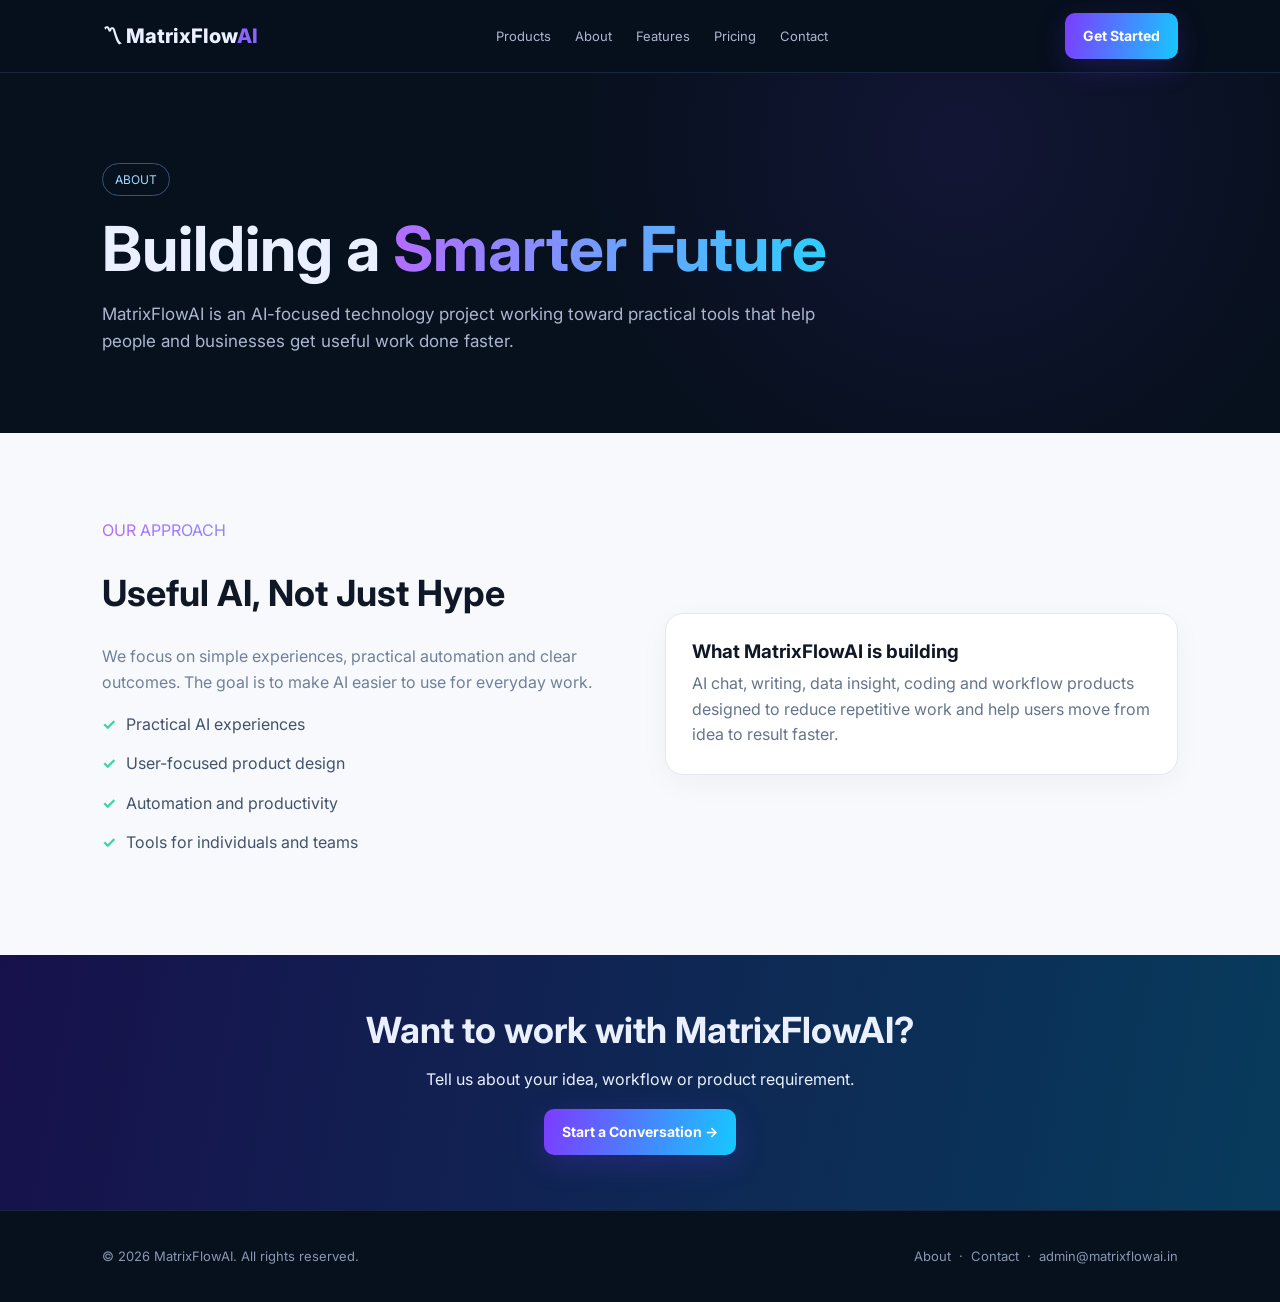
==== about.html @ 279e4d4e "Add files via upload" ====
<!doctype html>
<html lang="en">
<head>
<meta charset="utf-8">
<meta name="viewport" content="width=device-width,initial-scale=1">
<title>About — MatrixFlowAI</title>
<meta name="description" content="Learn about MatrixFlowAI and its practical AI product vision.">
<link rel="preconnect" href="https://fonts.googleapis.com">
<link rel="preconnect" href="https://fonts.gstatic.com" crossorigin>
<link href="https://fonts.googleapis.com/css2?family=Inter:wght@400;500;600;700;800&display=swap" rel="stylesheet">
<link rel="stylesheet" href="styles.css">
</head>
<body>
<header><div class="wrap"><nav>
<a class="brand" href="index.html">〽 MatrixFlow<span>AI</span></a>
<div class="links desktop-links">
<a href="products.html">Products</a>
<a href="about.html">About</a>
<a href="features.html">Features</a>
<a href="pricing.html">Pricing</a>
<a href="contact.html">Contact</a>
</div>
<a class="btn header-cta" href="contact.html">Get Started</a>
<button class="mobile-toggle" onclick="toggleMenu()" aria-label="Open menu">☰</button>
</nav></div>
<div id="mobileMenu" class="mobile-menu">
<a href="products.html">Products</a>
<a href="about.html">About</a>
<a href="features.html">Features</a>
<a href="pricing.html">Pricing</a>
<a href="contact.html">Contact</a>
</div></header>

<main>
<section class="page-hero"><div class="wrap"><span class="eyebrow">ABOUT</span><h1>Building a <span class="grad">Smarter Future</span></h1><p>MatrixFlowAI is an AI-focused technology project working toward practical tools that help people and businesses get useful work done faster.</p></div></section>
<section class="light"><div class="wrap about">
<div><div class="grad">OUR APPROACH</div><h2>Useful AI, Not Just Hype</h2><p class="muted">We focus on simple experiences, practical automation and clear outcomes. The goal is to make AI easier to use for everyday work.</p>
<div class="check"><b>✓</b> Practical AI experiences</div>
<div class="check"><b>✓</b> User-focused product design</div>
<div class="check"><b>✓</b> Automation and productivity</div>
<div class="check"><b>✓</b> Tools for individuals and teams</div>
</div>
<div class="card"><h3>What MatrixFlowAI is building</h3><p>AI chat, writing, data insight, coding and workflow products designed to reduce repetitive work and help users move from idea to result faster.</p></div>
</div></section>
<section class="cta"><div class="wrap"><h2>Want to work with MatrixFlowAI?</h2><p>Tell us about your idea, workflow or product requirement.</p><a class="btn" href="contact.html">Start a Conversation →</a></div></section>
</main>

<footer><div class="wrap foot">
<div>© 2026 MatrixFlowAI. All rights reserved.</div>
<div><a href="about.html">About</a> &nbsp;·&nbsp; <a href="contact.html">Contact</a> &nbsp;·&nbsp; <a href="mailto:admin@matrixflowai.in">admin@matrixflowai.in</a></div>
</div></footer>
<script src="script.js"></script>
</body>
</html>
---- styles.css ----
*{box-sizing:border-box}
html{scroll-behavior:smooth}
body{margin:0;font-family:Inter,system-ui,-apple-system,BlinkMacSystemFont,"Segoe UI",sans-serif;color:#eaf0ff;background:#07101d;line-height:1.6}
a{text-decoration:none;color:inherit}
.wrap{max-width:1120px;margin:auto;padding:0 22px}
header{position:sticky;top:0;z-index:50;background:rgba(7,16,29,.9);backdrop-filter:blur(16px);border-bottom:1px solid #18263d}
nav{min-height:72px;display:flex;align-items:center;justify-content:space-between;gap:18px}
.brand{font-size:20px;font-weight:800;white-space:nowrap}
.brand span{color:#8c63ff}
.links{display:flex;gap:24px;font-size:13px;color:#aab7cf;align-items:center}
.links a:hover,.links a.active{color:#fff}
.btn{display:inline-flex;align-items:center;justify-content:center;padding:12px 18px;border-radius:10px;font-weight:700;font-size:14px;background:linear-gradient(100deg,#7c3cff,#16c8ff);color:#fff;box-shadow:0 8px 30px #713bff35;border:0;cursor:pointer}
.ghost{display:inline-flex;align-items:center;justify-content:center;padding:11px 17px;border:1px solid #31517b;border-radius:10px;font-weight:700;font-size:14px}
.hero{min-height:650px;display:grid;grid-template-columns:1.05fr .95fr;align-items:center;gap:35px;padding:75px 0;background:radial-gradient(circle at 80% 35%,#4730a52e,transparent 38%),radial-gradient(circle at 10% 80%,#00b7ff16,transparent 35%)}
.eyebrow{display:inline-block;border:1px solid #38547b;border-radius:999px;padding:6px 12px;color:#9fdcff;font-size:12px}
h1{font-size:clamp(42px,6vw,68px);line-height:1.05;margin:20px 0}
h2{font-size:36px;line-height:1.15}
h3{line-height:1.3}
.grad{background:linear-gradient(90deg,#b36cff,#2dcfff);-webkit-background-clip:text;background-clip:text;color:transparent}
.hero p{color:#aab7cf;max-width:600px;font-size:17px}
.actions{display:flex;gap:12px;flex-wrap:wrap;margin:28px 0}
.hero-art{border:1px solid #223653;border-radius:28px;overflow:hidden;box-shadow:0 30px 80px #0008}
.hero-art img{width:100%;display:block}
section{padding:85px 0}
.light{background:#f7f9fd;color:#101828}
.section-title{text-align:center;max-width:760px;margin:0 auto 45px}
.section-title h1,.section-title h2{margin:10px 0}
.muted{color:#71809a}
.grid{display:grid;grid-template-columns:repeat(3,1fr);gap:18px}
.card{padding:26px;border:1px solid #223653;border-radius:18px;background:#0c1727}
.light .card{background:#fff;border-color:#e3e8f0;box-shadow:0 8px 30px #16213a0a}
.icon{width:42px;height:42px;display:grid;place-items:center;border-radius:12px;background:#172a49;margin-bottom:15px;font-size:20px}
.card h3{margin:0 0 7px}
.card p{color:#8f9db4;margin:0}
.light .card p{color:#66758c}
.product{min-height:220px;display:flex;flex-direction:column}
.product .product-action{margin-top:auto;padding-top:18px;color:#42cfff;font-weight:700;font-size:13px}
.about{display:grid;grid-template-columns:1fr 1fr;gap:50px;align-items:center}
.check{display:flex;gap:10px;margin:14px 0;color:#b9c5d9}
.light .check{color:#43536b}
.check b{color:#35d6a0}
.panel{border:1px solid #263d5c;border-radius:20px;padding:22px;background:#0b1627;box-shadow:0 25px 70px #0006}
.panel-top{height:13px;width:70%;border-radius:99px;background:#243a5b;margin-bottom:22px}
.fake-line{height:10px;background:#182a43;border-radius:99px;margin:12px 0}
.fake-box{height:105px;border:1px solid #243d60;border-radius:14px;margin-top:20px;background:linear-gradient(135deg,#0d1d33,#101a31)}
.cta{padding:55px 0;background:linear-gradient(100deg,#17114b,#073b5c);text-align:center}
.cta h2{font-size:36px;margin:0 0 10px}
.page-hero{padding:90px 0 60px;background:radial-gradient(circle at 75% 20%,#4730a52e,transparent 38%)}
.page-hero h1{font-size:clamp(40px,6vw,62px)}
.page-hero p{max-width:760px;color:#aab7cf;font-size:17px}
.two-col{display:grid;grid-template-columns:1fr 1fr;gap:24px}
.price-card{padding:30px;border:1px solid #223653;border-radius:18px;background:#0c1727}
.price{font-size:38px;font-weight:800;margin:10px 0}
.contact-box{max-width:760px;margin:auto;border:1px solid #223653;border-radius:18px;background:#0c1727;padding:30px}
.contact-row{display:grid;grid-template-columns:1fr 1fr;gap:16px}
label{display:block;font-size:13px;margin-bottom:7px;color:#aab7cf}
input,textarea{width:100%;padding:13px 14px;border-radius:10px;border:1px solid #29415f;background:#081321;color:#fff;font:inherit;outline:none}
textarea{min-height:150px;resize:vertical}
.form-group{margin-bottom:16px}
.notice{font-size:13px;color:#94a3b8;margin-top:14px}
footer{border-top:1px solid #18263d;padding:35px 0;color:#8998b0;font-size:13px}
.foot{display:flex;justify-content:space-between;gap:20px;flex-wrap:wrap}
.mobile-toggle{display:none;background:none;border:1px solid #2b3d56;border-radius:9px;color:#fff;padding:8px 10px;font-size:18px}
.mobile-menu{display:none}
@media(max-width:800px){
  .desktop-links{display:none}
  .mobile-toggle{display:block}
  .hero,.about,.two-col{grid-template-columns:1fr}
  .hero{padding:50px 0;min-height:auto}
  .grid{grid-template-columns:1fr}
  .hero-art{order:-1}
  h1{font-size:44px}
  h2{font-size:30px}
  .header-cta{display:none}
  .mobile-menu.open{display:flex;flex-direction:column;padding:8px 22px 18px;gap:12px;color:#c8d4e7;border-top:1px solid #18263d}
  .contact-row{grid-template-columns:1fr}
}
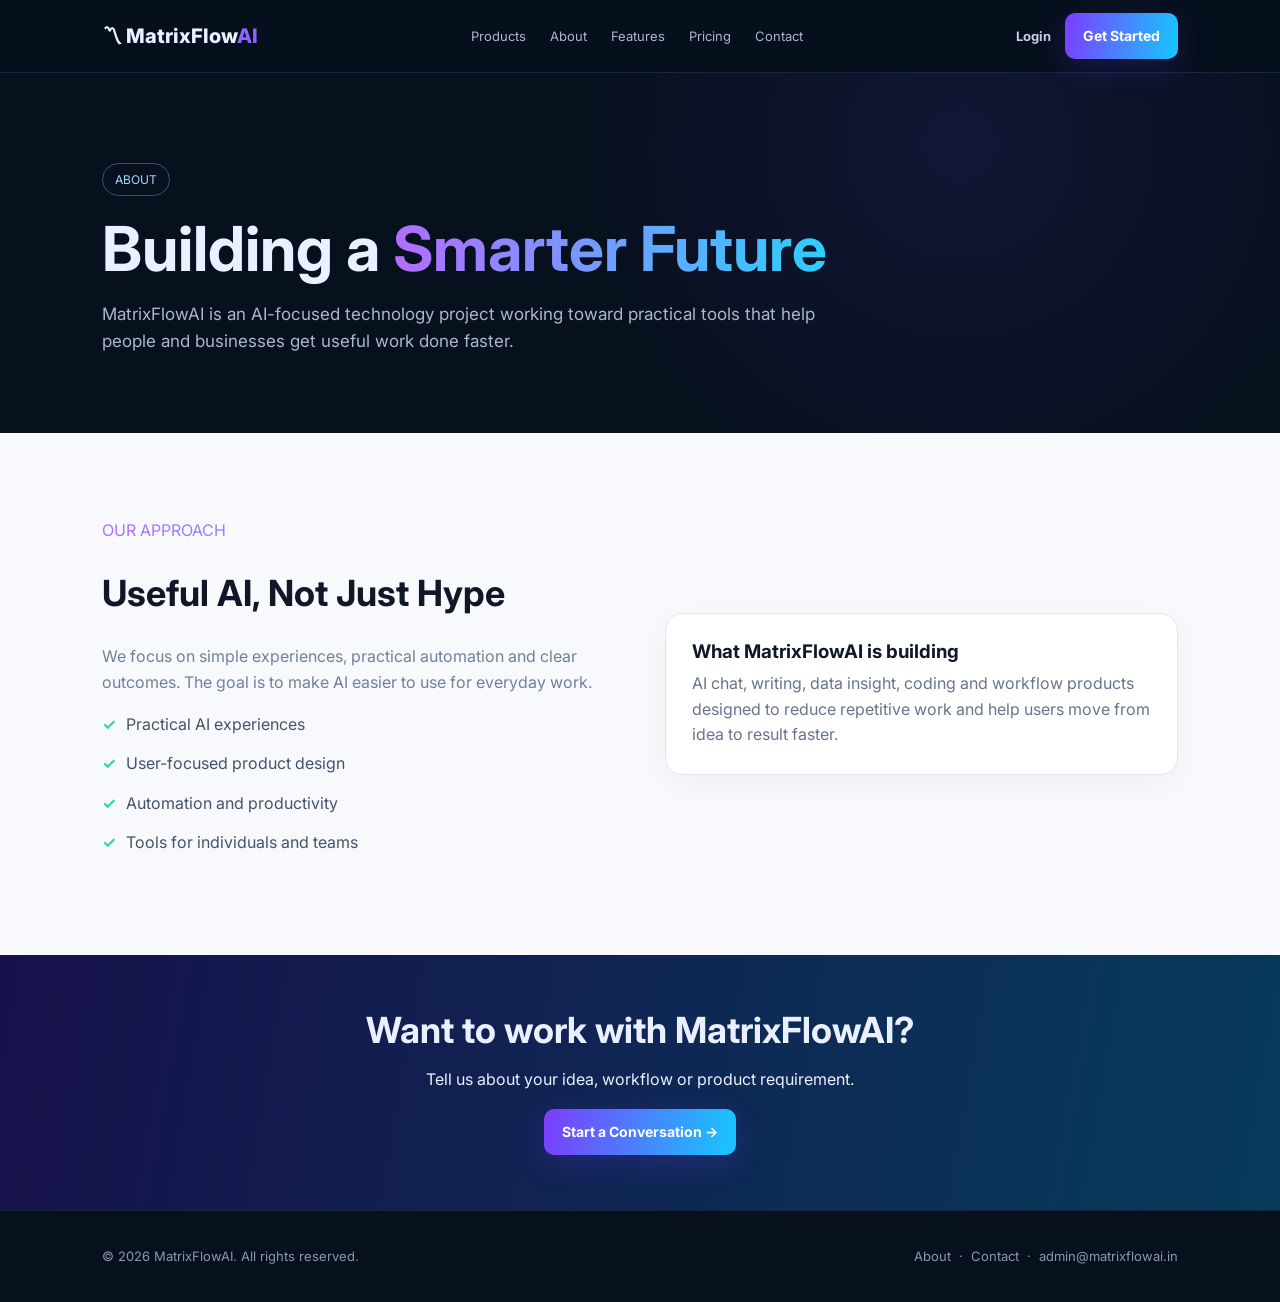
==== commit 59346eba: "Add files via upload" ====
--- a/about.html
+++ b/about.html
@@ -20,7 +20,7 @@
 <a href="pricing.html">Pricing</a>
 <a href="contact.html">Contact</a>
 </div>
-<a class="btn header-cta" href="contact.html">Get Started</a>
+<div class="auth-nav"><a class="login-link" href="login.html">Login</a><a class="btn header-cta" href="signup.html">Get Started</a></div>
 <button class="mobile-toggle" onclick="toggleMenu()" aria-label="Open menu">☰</button>
 </nav></div>
 <div id="mobileMenu" class="mobile-menu">
@@ -29,6 +29,8 @@
 <a href="features.html">Features</a>
 <a href="pricing.html">Pricing</a>
 <a href="contact.html">Contact</a>
+<a href="login.html">Login</a>
+<a href="signup.html">Sign Up</a>
 </div></header>
 
 <main>
--- a/styles.css
+++ b/styles.css
@@ -75,3 +75,30 @@
   .mobile-menu.open{display:flex;flex-direction:column;padding:8px 22px 18px;gap:12px;color:#c8d4e7;border-top:1px solid #18263d}
   .contact-row{grid-template-columns:1fr}
 }
+
+
+/* Authentication */
+.auth-nav{display:flex;align-items:center;gap:14px}
+.login-link{font-size:13px;color:#c4d0e3;font-weight:700}
+.login-link:hover{color:#fff}
+.auth-page{min-height:calc(100vh - 73px);display:grid;place-items:center;padding:45px 20px;background:radial-gradient(circle at 80% 20%,#5530b432,transparent 38%),radial-gradient(circle at 15% 80%,#00bbff1a,transparent 35%)}
+.auth-card{width:min(100%,460px);background:#0c1727;border:1px solid #223653;border-radius:22px;padding:30px;box-shadow:0 30px 90px #0008}
+.auth-card h1{font-size:34px;margin:8px 0 6px}
+.auth-kicker{font-size:12px;font-weight:800;letter-spacing:.12em}
+.auth-submit{width:100%;margin-top:5px}
+.auth-submit:disabled{opacity:.65;cursor:wait}
+.auth-switch{text-align:center;color:#91a0b7;margin:22px 0 0;font-size:14px}
+.auth-switch a,.text-button{color:#57d0ff;font-weight:700}
+.text-button{display:block;margin:15px auto 0;background:none;border:0;cursor:pointer;font:inherit}
+.auth-message{padding:11px 13px;border-radius:10px;margin:18px 0;font-size:14px}
+.auth-message.error{background:#5a1b2838;border:1px solid #b43d55;color:#ffb3c1}
+.auth-message.success{background:#14523a38;border:1px solid #2e9f72;color:#9ff0cf}
+.auth-gate{min-height:70vh;display:grid;place-items:center;color:#9eabc0}
+.dash-user{display:flex;align-items:center;gap:14px;color:#9eabc0;font-size:13px}
+.dashboard-hero{padding-bottom:45px}
+@media(max-width:800px){
+  .auth-nav .login-link{display:none}
+  .auth-card{padding:24px 20px}
+  .dash-user{gap:8px}
+  .dash-user #userEmail{max-width:145px;overflow:hidden;text-overflow:ellipsis;white-space:nowrap}
+}
